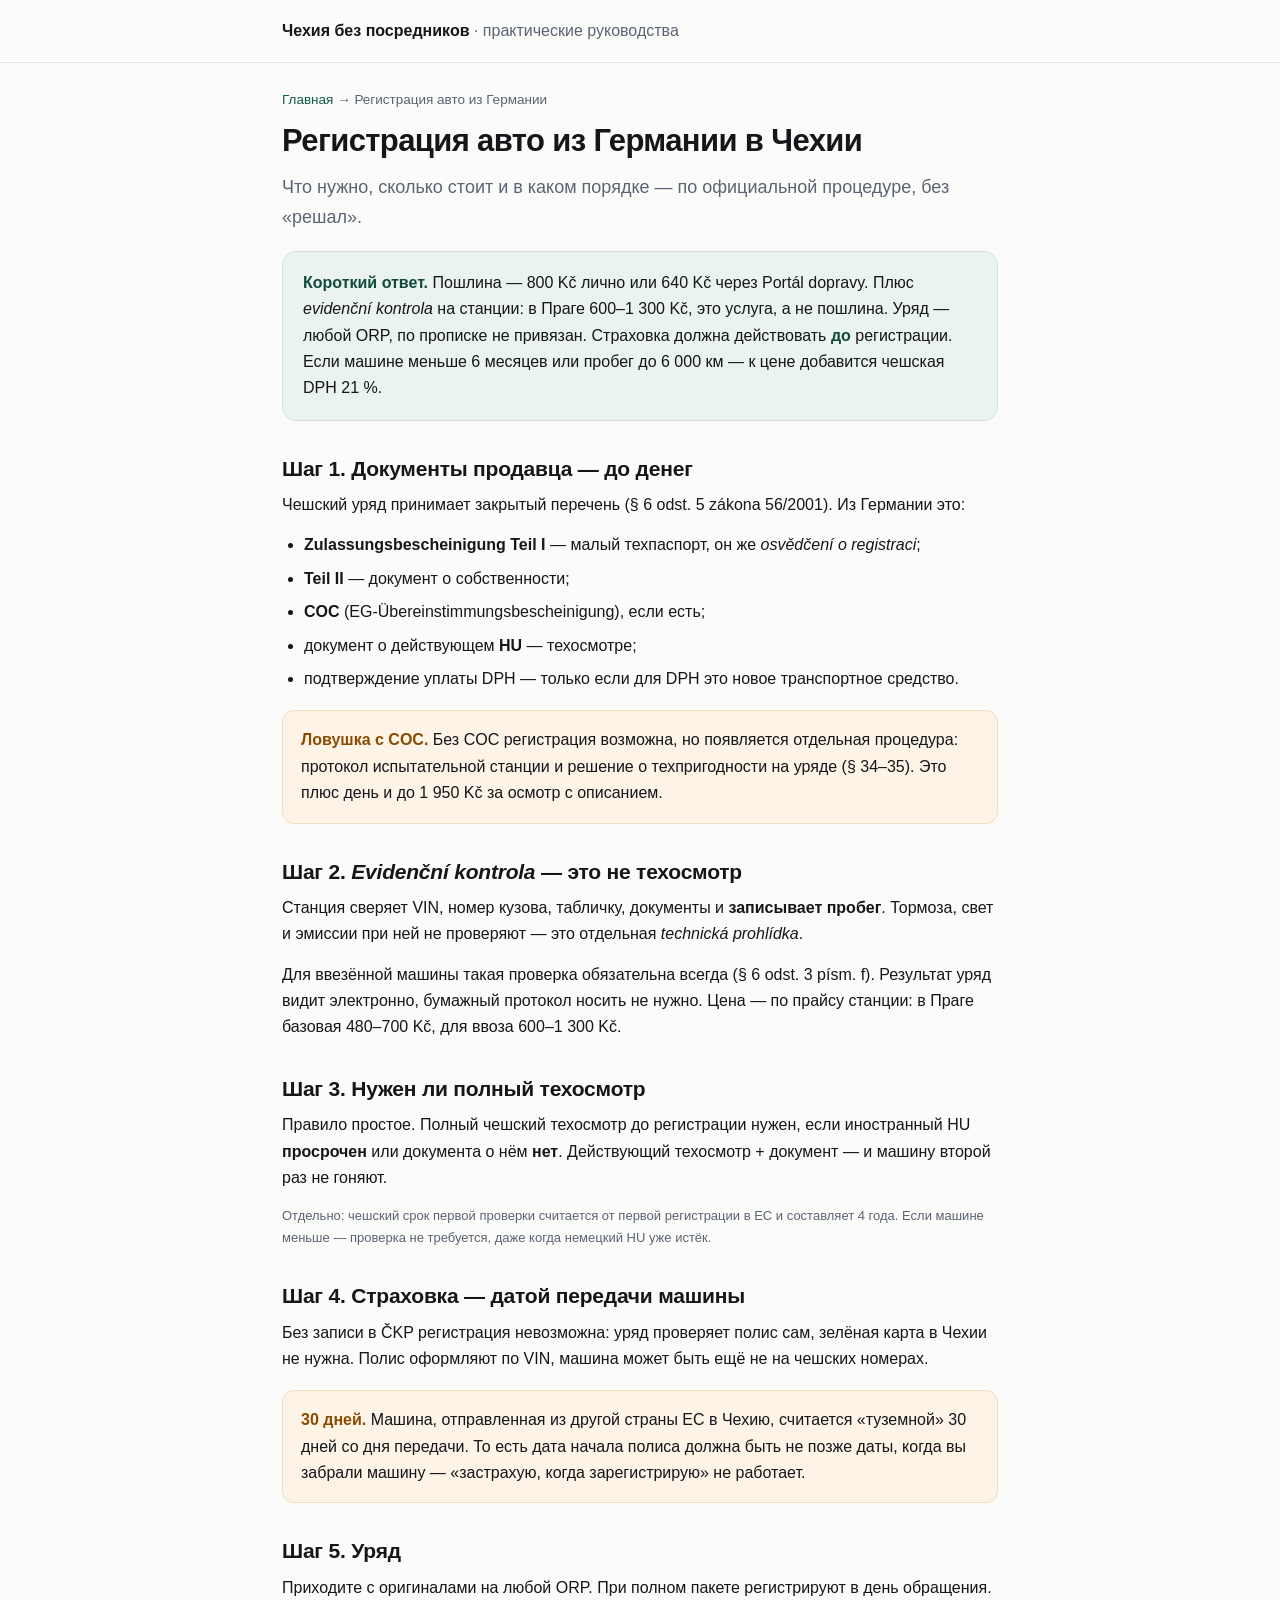
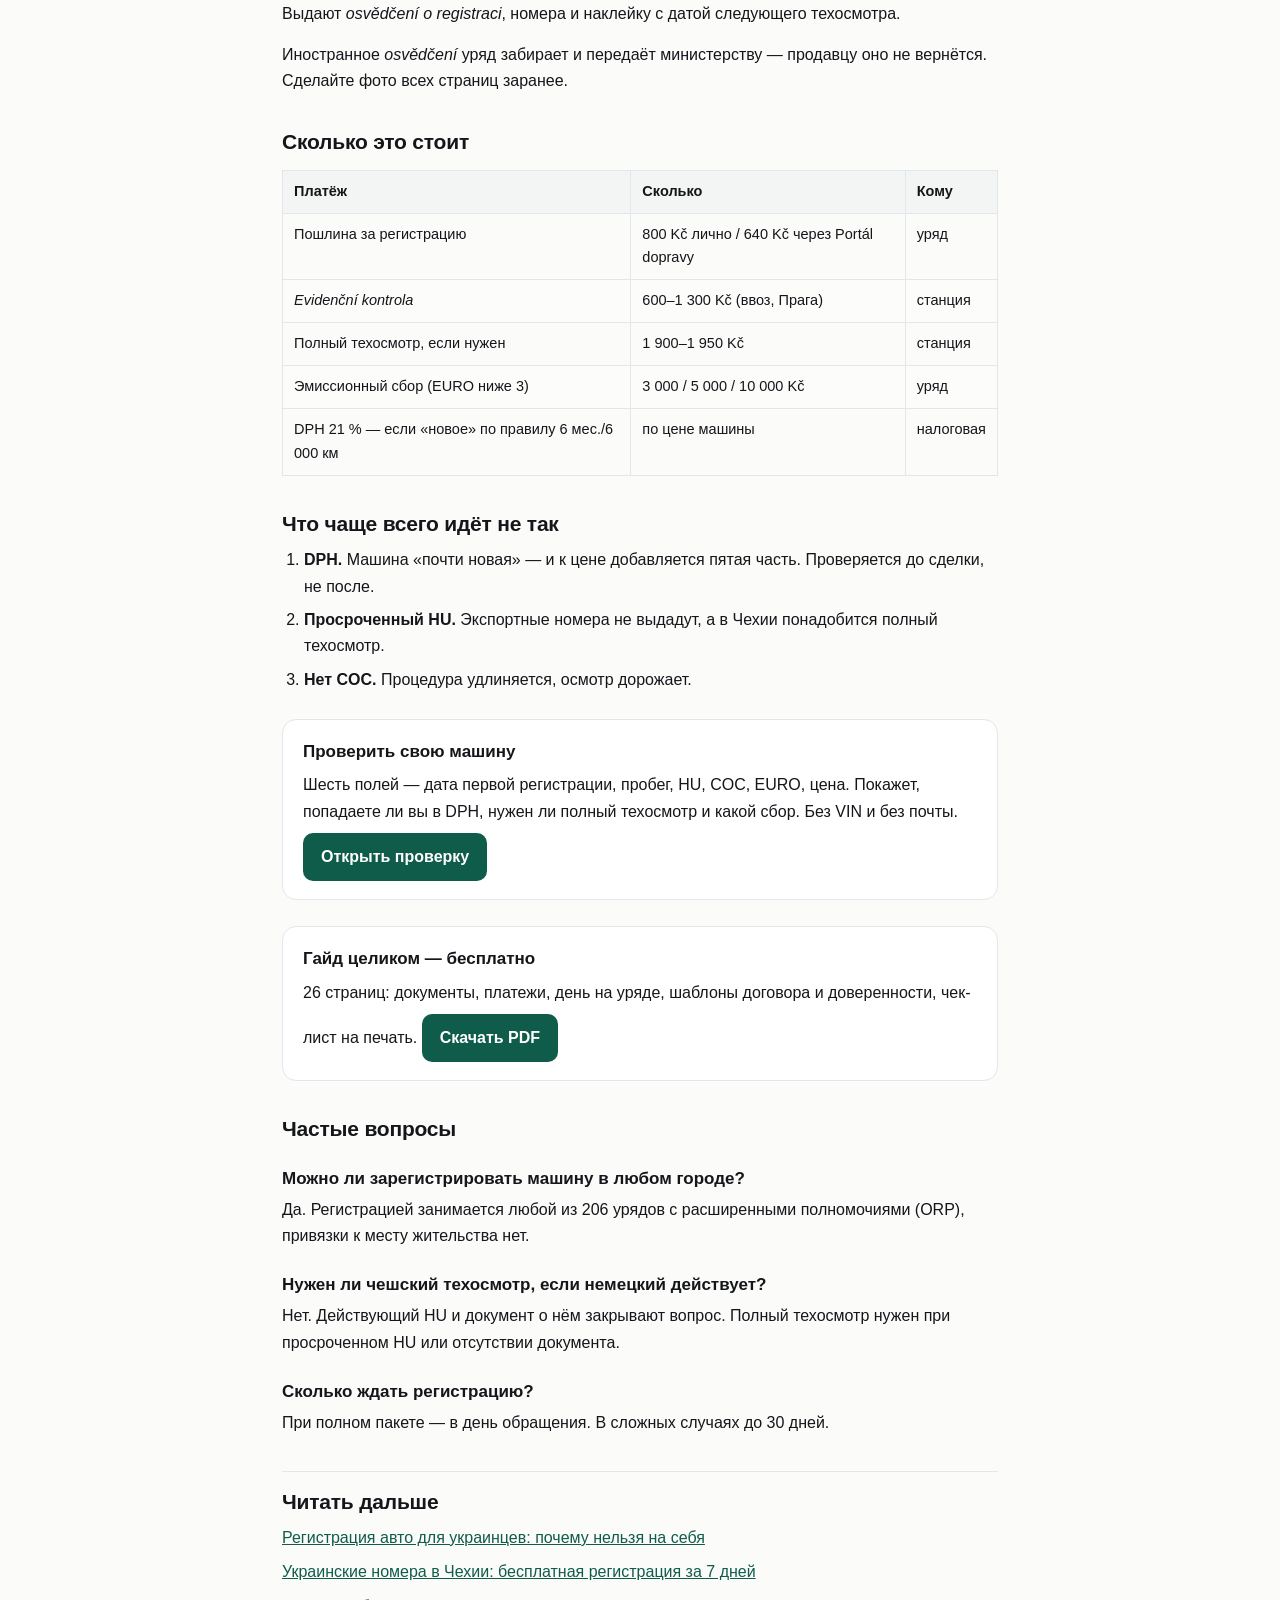
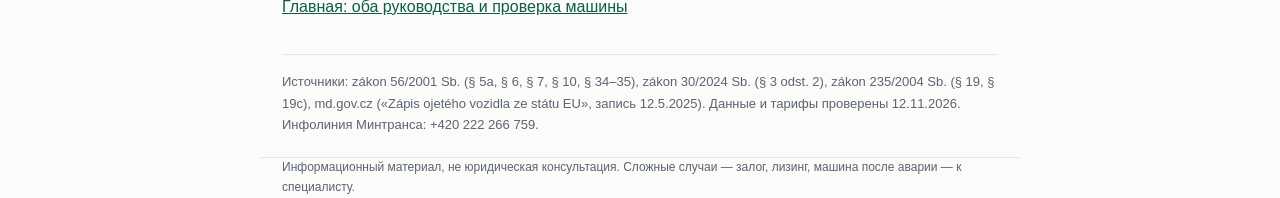
==== registrace-avto-iz-germanii.html @ 82ea12ff "Три страницы под поисковые запросы: ввоз из Германии, украинцы, украинские номера Чаты и YouTube-ком" ====
<!DOCTYPE html>
<html lang="ru">
<head>
<meta charset="utf-8">
<meta name="viewport" content="width=device-width, initial-scale=1">
<title>Регистрация авто из Германии в Чехии: 800 Kč, пошагово</title>
<meta name="description" content="Пошагово: документы, evidenční kontrola 600–1300 Kč, страховка до регистрации, любой ORP, пошлина 800 или 640 Kč. Проверено по законам ЧР 12.11.2026.">
<link rel="canonical" href="https://yaroslav8292.github.io/auto-cz/registrace-avto-iz-germanii.html">
<link rel="stylesheet" href="article.css">
</head>
<body>
<header><div class="wrap"><a class="brand" href="index.html">Чехия без посредников</a> <span>· практические руководства</span></div></header>

<main class="wrap">
  <p class="crumbs"><a href="index.html">Главная</a> → Регистрация авто из Германии</p>
  <h1>Регистрация авто из Германии в Чехии</h1>

  <p class="lead">Что нужно, сколько стоит и в каком порядке — по официальной процедуре, без «решал».</p>

  <div class="answer">
    <b>Короткий ответ.</b> Пошлина — 800 Kč лично или 640 Kč через Portál dopravy. Плюс <i>evidenční kontrola</i> на станции: в Праге 600–1 300 Kč, это услуга, а не пошлина. Уряд — любой ORP, по прописке не привязан. Страховка должна действовать <b>до</b> регистрации. Если машине меньше 6 месяцев или пробег до 6 000 км — к цене добавится чешская DPH 21 %.
  </div>

  <h2>Шаг 1. Документы продавца — до денег</h2>
  <p>Чешский уряд принимает закрытый перечень (§ 6 odst. 5 zákona 56/2001). Из Германии это:</p>
  <ul>
    <li><b>Zulassungsbescheinigung Teil I</b> — малый техпаспорт, он же <i>osvědčení o registraci</i>;</li>
    <li><b>Teil II</b> — документ о собственности;</li>
    <li><b>COC</b> (EG-Übereinstimmungsbescheinigung), если есть;</li>
    <li>документ о действующем <b>HU</b> — техосмотре;</li>
    <li>подтверждение уплаты DPH — только если для DPH это новое транспортное средство.</li>
  </ul>
  <div class="trap"><b>Ловушка с COC.</b> Без COC регистрация возможна, но появляется отдельная процедура: протокол испытательной станции и решение о техпригодности на уряде (§ 34–35). Это плюс день и до 1 950 Kč за осмотр с описанием.</div>

  <h2>Шаг 2. <i>Evidenční kontrola</i> — это не техосмотр</h2>
  <p>Станция сверяет VIN, номер кузова, табличку, документы и <b>записывает пробег</b>. Тормоза, свет и эмиссии при ней не проверяют — это отдельная <i>technická prohlídka</i>.</p>
  <p>Для ввезённой машины такая проверка обязательна всегда (§ 6 odst. 3 písm. f). Результат уряд видит электронно, бумажный протокол носить не нужно. Цена — по прайсу станции: в Праге базовая 480–700 Kč, для ввоза 600–1 300 Kč.</p>

  <h2>Шаг 3. Нужен ли полный техосмотр</h2>
  <p>Правило простое. Полный чешский техосмотр до регистрации нужен, если иностранный HU <b>просрочен</b> или документа о нём <b>нет</b>. Действующий техосмотр + документ — и машину второй раз не гоняют.</p>
  <p class="small">Отдельно: чешский срок первой проверки считается от первой регистрации в ЕС и составляет 4 года. Если машине меньше — проверка не требуется, даже когда немецкий HU уже истёк.</p>

  <h2>Шаг 4. Страховка — датой передачи машины</h2>
  <p>Без записи в ČKP регистрация невозможна: уряд проверяет полис сам, зелёная карта в Чехии не нужна. Полис оформляют по VIN, машина может быть ещё не на чешских номерах.</p>
  <div class="trap"><b>30 дней.</b> Машина, отправленная из другой страны ЕС в Чехию, считается «туземной» 30 дней со дня передачи. То есть дата начала полиса должна быть не позже даты, когда вы забрали машину — «застрахую, когда зарегистрирую» не работает.</div>

  <h2>Шаг 5. Уряд</h2>
  <p>Приходите с оригиналами на любой ORP. При полном пакете регистрируют в день обращения. Выдают <i>osvědčení o registraci</i>, номера и наклейку с датой следующего техосмотра.</p>
  <p>Иностранное <i>osvědčení</i> уряд забирает и передаёт министерству — продавцу оно не вернётся. Сделайте фото всех страниц заранее.</p>

  <h2>Сколько это стоит</h2>
  <table>
    <thead><tr><th>Платёж</th><th>Сколько</th><th>Кому</th></tr></thead>
    <tbody>
      <tr><td>Пошлина за регистрацию</td><td>800 Kč лично / 640 Kč через Portál dopravy</td><td>уряд</td></tr>
      <tr><td><i>Evidenční kontrola</i></td><td>600–1 300 Kč (ввоз, Прага)</td><td>станция</td></tr>
      <tr><td>Полный техосмотр, если нужен</td><td>1 900–1 950 Kč</td><td>станция</td></tr>
      <tr><td>Эмиссионный сбор (EURO ниже 3)</td><td>3 000 / 5 000 / 10 000 Kč</td><td>уряд</td></tr>
      <tr><td>DPH 21 % — если «новое» по правилу 6 мес./6 000 км</td><td>по цене машины</td><td>налоговая</td></tr>
    </tbody>
  </table>

  <h2>Что чаще всего идёт не так</h2>
  <ol>
    <li><b>DPH.</b> Машина «почти новая» — и к цене добавляется пятая часть. Проверяется до сделки, не после.</li>
    <li><b>Просроченный HU.</b> Экспортные номера не выдадут, а в Чехии понадобится полный техосмотр.</li>
    <li><b>Нет COC.</b> Процедура удлиняется, осмотр дорожает.</li>
  </ol>

  <div class="cta">
    <b>Проверить свою машину</b>
    Шесть полей — дата первой регистрации, пробег, HU, COC, EURO, цена. Покажет, попадаете ли вы в DPH, нужен ли полный техосмотр и какой сбор. Без VIN и без почты.
    <a class="btn" href="index.html#check">Открыть проверку</a>
  </div>

  <div class="cta">
    <b>Гайд целиком — бесплатно</b>
    26 страниц: документы, платежи, день на уряде, шаблоны договора и доверенности, чек-лист на печать.
    <a class="btn" href="index.html#f">Скачать PDF</a>
  </div>

  <div class="faq">
    <h2>Частые вопросы</h2>
    <h3>Можно ли зарегистрировать машину в любом городе?</h3>
    <p>Да. Регистрацией занимается любой из 206 урядов с расширенными полномочиями (ORP), привязки к месту жительства нет.</p>
    <h3>Нужен ли чешский техосмотр, если немецкий действует?</h3>
    <p>Нет. Действующий HU и документ о нём закрывают вопрос. Полный техосмотр нужен при просроченном HU или отсутствии документа.</p>
    <h3>Сколько ждать регистрацию?</h3>
    <p>При полном пакете — в день обращения. В сложных случаях до 30 дней.</p>
  </div>

  <div class="more">
    <h2>Читать дальше</h2>
    <ul>
      <li><a href="registrace-avto-dlya-ukraincev.html">Регистрация авто для украинцев: почему нельзя на себя</a></li>
      <li><a href="ukrainskie-nomera-v-chehii.html">Украинские номера в Чехии: бесплатная регистрация за 7 дней</a></li>
      <li><a href="index.html">Главная: оба руководства и проверка машины</a></li>
    </ul>
  </div>

  <p class="src">Источники: zákon 56/2001 Sb. (§ 5a, § 6, § 7, § 10, § 34–35), zákon 30/2024 Sb. (§ 3 odst. 2), zákon 235/2004 Sb. (§ 19, § 19c), md.gov.cz («Zápis ojetého vozidla ze státu EU», запись 12.5.2025). Данные и тарифы проверены 12.11.2026. Инфолиния Минтранса: +420 222 266 759.</p>
</main>

<footer class="wrap">Информационный материал, не юридическая консультация. Сложные случаи — залог, лизинг, машина после аварии — к специалисту.</footer>

<script type="application/ld+json">
{"@context":"https://schema.org","@type":"FAQPage","mainEntity":[
{"@type":"Question","name":"Можно ли зарегистрировать машину из Германии в любом городе Чехии?","acceptedAnswer":{"@type":"Answer","text":"Да. Регистрацией занимается любой из 206 урядов с расширенными полномочиями (ORP), привязки к месту жительства нет."}},
{"@type":"Question","name":"Нужен ли чешский техосмотр, если немецкий HU действует?","acceptedAnswer":{"@type":"Answer","text":"Нет. Действующий HU и документ о нём закрывают вопрос. Полный техосмотр нужен при просроченном HU или отсутствии документа о нём."}},
{"@type":"Question","name":"Сколько стоит регистрация авто из Германии в Чехии?","acceptedAnswer":{"@type":"Answer","text":"Пошлина 800 Kč лично или 640 Kč через Portál dopravy, плюс evidenční kontrola 600–1 300 Kč и, при необходимости, полный техосмотр 1 900–1 950 Kč."}}
]}
</script>
</body>
</html>
---- article.css ----
:root{
  --ink:#14161a; --muted:#5b6472; --line:#e3e6ea; --bg:#fbfbfa;
  --accent:#0f5c4a; --accent-soft:#eaf3f0; --warn:#8a4b00; --warn-soft:#fdf3e6;
}
*{box-sizing:border-box}
body{margin:0;background:var(--bg);color:var(--ink);
  font:16px/1.65 -apple-system,BlinkMacSystemFont,"Segoe UI",Roboto,"Helvetica Neue",Arial,sans-serif;
  -webkit-font-smoothing:antialiased}
.wrap{max-width:760px;margin:0 auto;padding:0 22px}
header{border-bottom:1px solid var(--line);padding:18px 0}
.brand{font-weight:650;color:var(--ink);text-decoration:none}
header .wrap span{color:var(--muted);font-weight:400}
.crumbs{font-size:13.5px;color:var(--muted);margin:26px 0 0}
.crumbs a{color:var(--accent);text-decoration:none}
h1{font-size:31px;line-height:1.22;letter-spacing:-.02em;margin:10px 0 14px;font-weight:700}
h2{font-size:21px;line-height:1.3;margin:34px 0 10px;letter-spacing:-.01em}
h3{font-size:17px;margin:22px 0 8px}
p{margin:0 0 14px}
ul,ol{padding-left:22px;margin:0 0 16px}
li{margin-bottom:7px}
a{color:var(--accent)}
.lead{font-size:18px;color:var(--muted);margin-bottom:18px}
.answer{background:var(--accent-soft);border:1px solid #cfe3dc;border-radius:14px;padding:18px 20px;margin:0 0 22px}
.answer b{color:#124a3c}
.trap{background:var(--warn-soft);border:1px solid #f0dcc0;border-radius:12px;padding:16px 18px;margin:18px 0}
.trap b{color:var(--warn)}
table{width:100%;border-collapse:collapse;margin:14px 0 20px;font-size:14.5px}
th,td{border:1px solid var(--line);padding:9px 11px;text-align:left;vertical-align:top}
th{background:#f3f5f4;font-weight:650}
tbody tr:nth-child(even){background:#fcfcfb}
.small{font-size:13px;color:var(--muted)}
.cta{background:#fff;border:1px solid var(--line);border-radius:14px;padding:18px 20px;margin:26px 0}
.cta b{display:block;font-size:17px;margin-bottom:6px}
.cta a.btn{display:inline-block;margin-top:8px;background:var(--accent);color:#fff;text-decoration:none;font-weight:600;padding:11px 18px;border-radius:10px}
.cta a.btn:hover{background:#0c4a3c}
.more{border-top:1px solid var(--line);margin-top:34px;padding-top:16px}
.more h2{margin-top:0}
.more ul{list-style:none;padding:0}
.more li{margin-bottom:8px}
.src{font-size:13px;color:var(--muted);border-top:1px solid var(--line);margin-top:34px;padding:16px 0 8px}
footer{font-size:12px;color:var(--muted);padding:20px 0 44px;border-top:1px solid var(--line);margin-top:26px}
.faq h3{margin-bottom:4px}
@media (max-width:640px){
  header .wrap span{display:none}
  h1{font-size:25px} h2{font-size:19px}
  table{font-size:13.5px} th,td{padding:7px 8px}
}
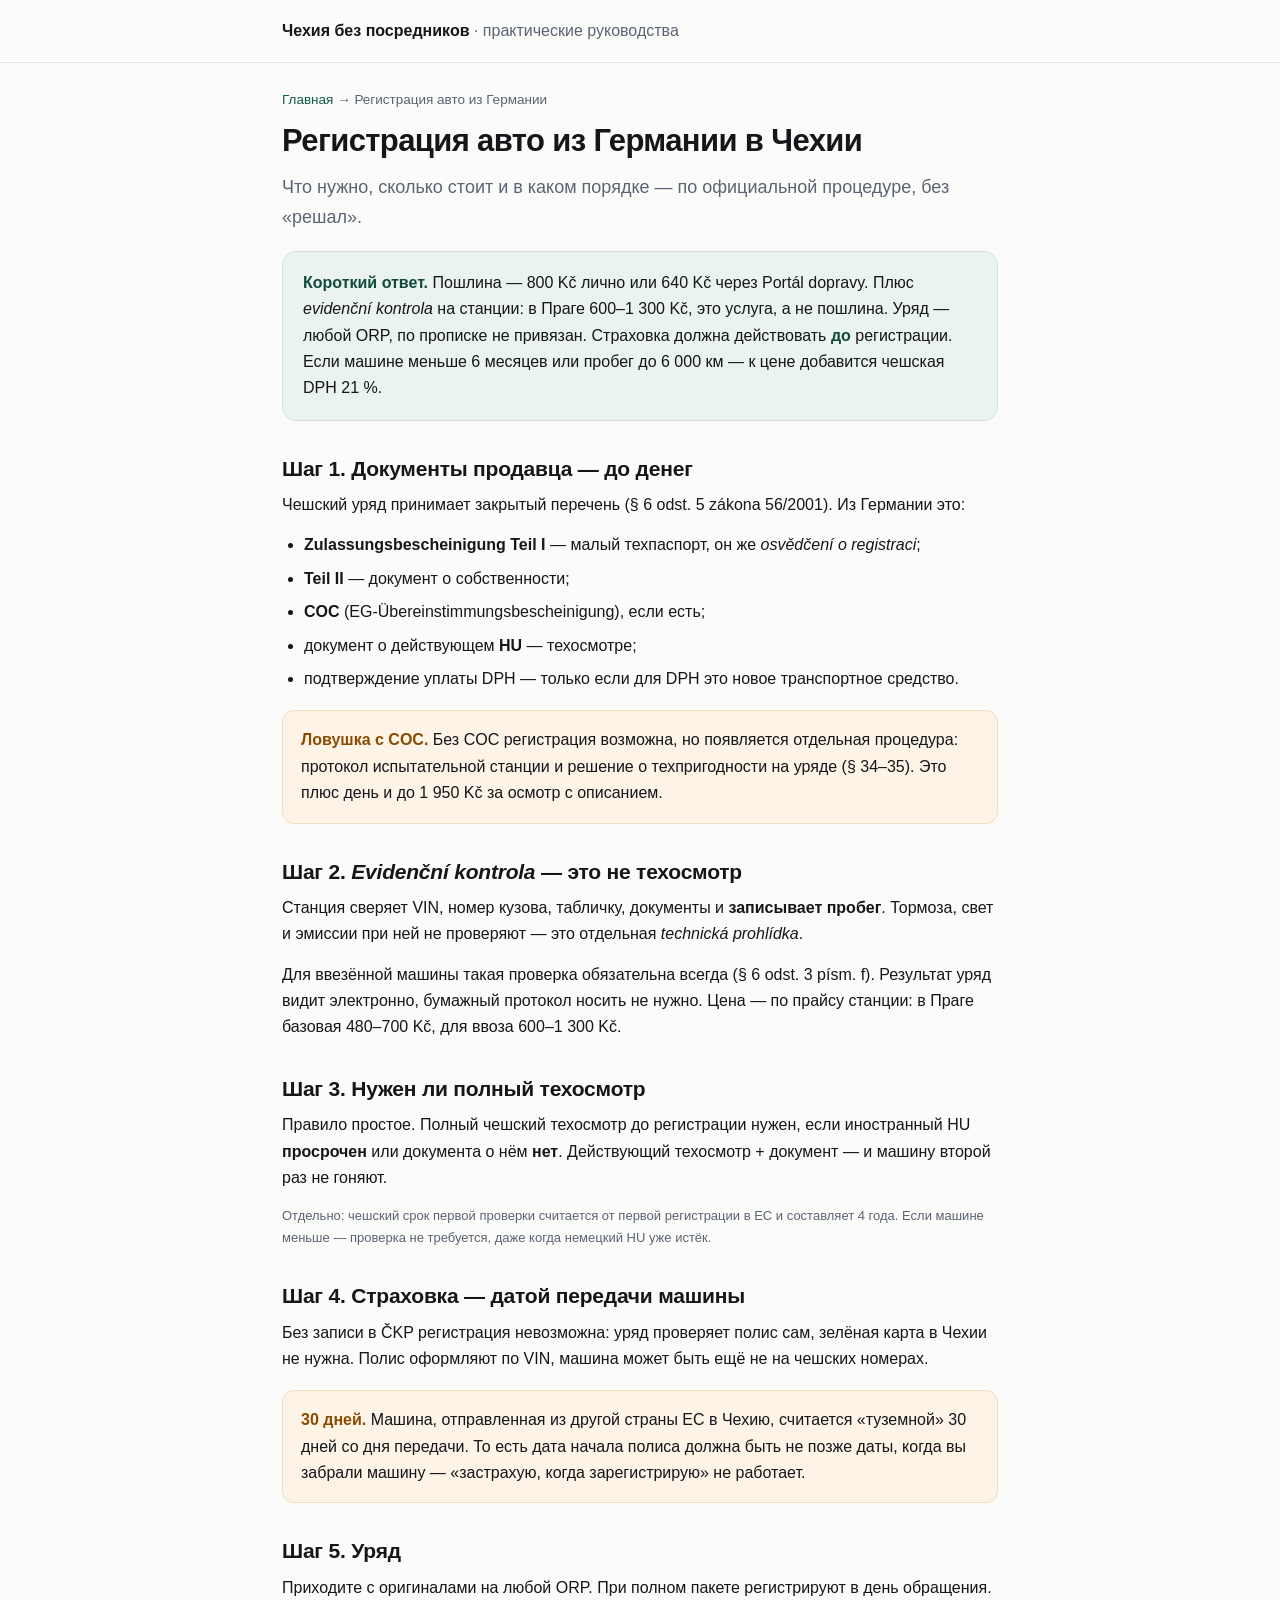
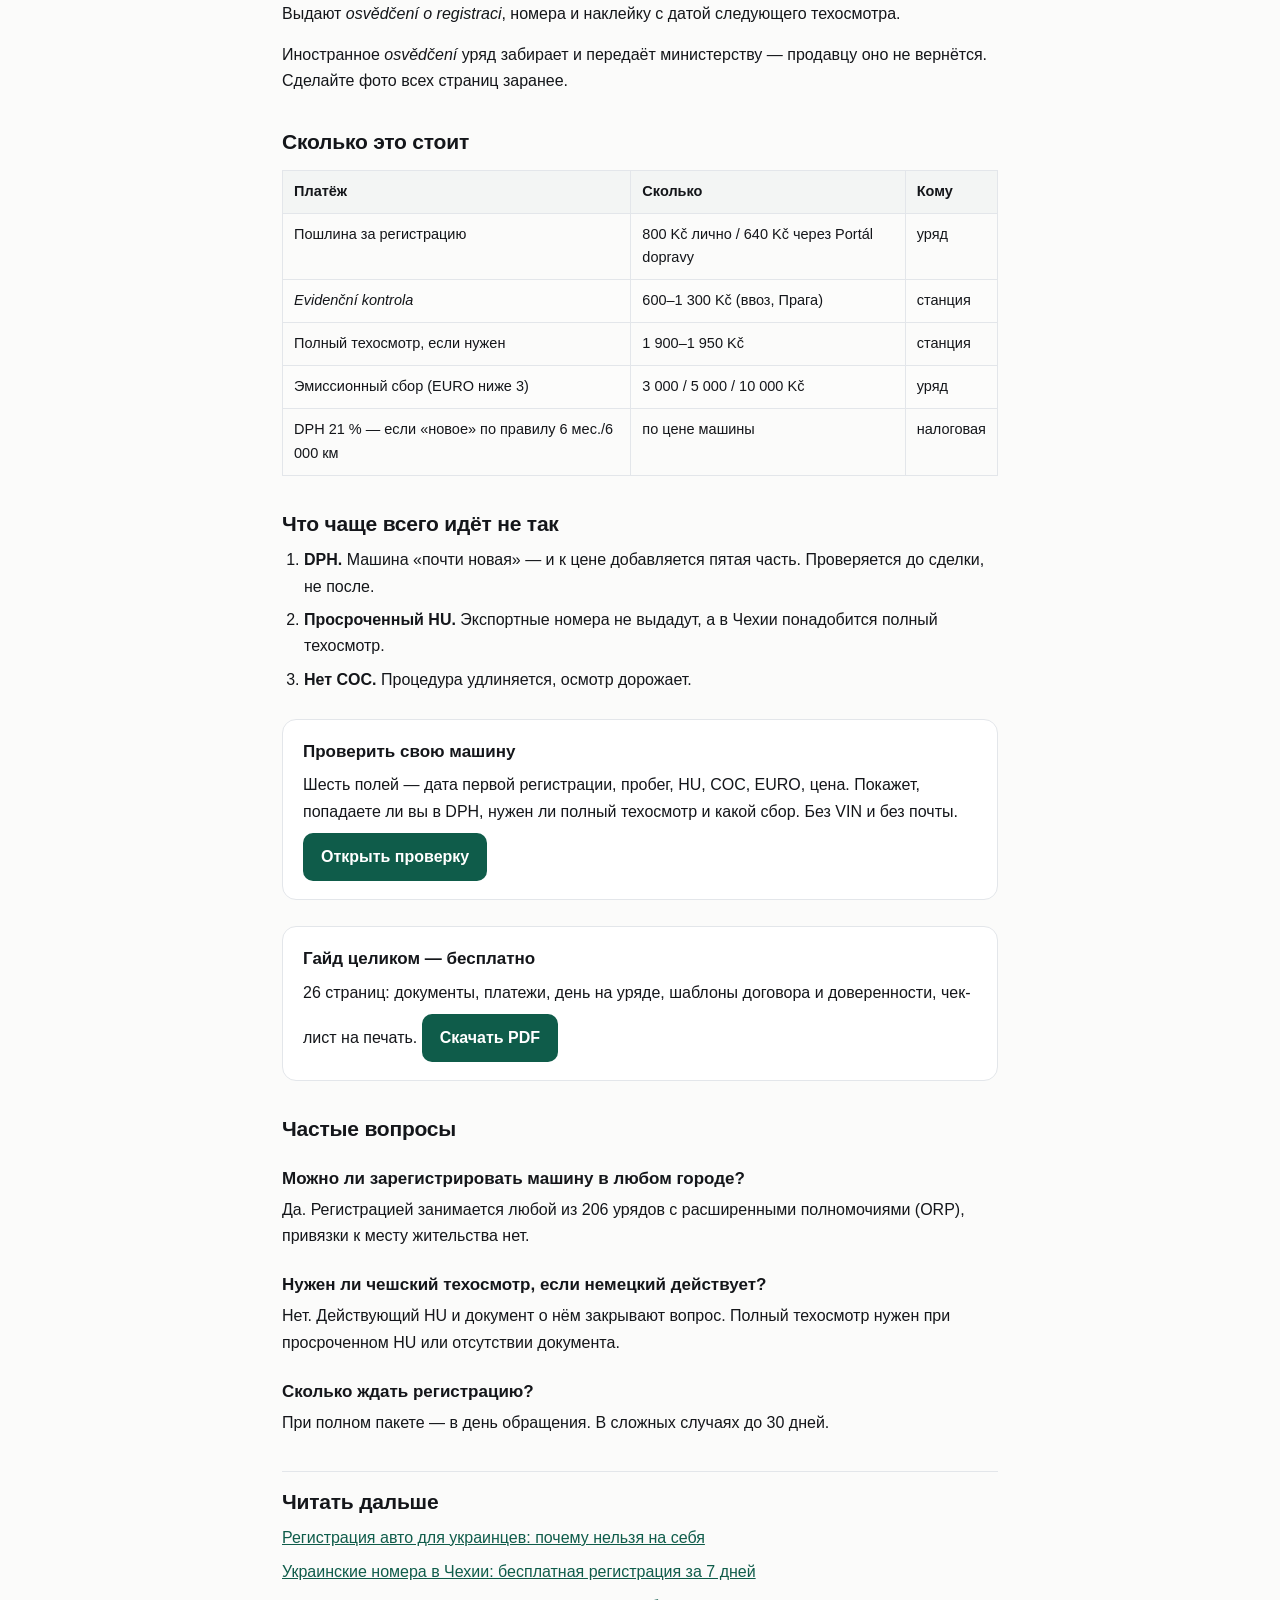
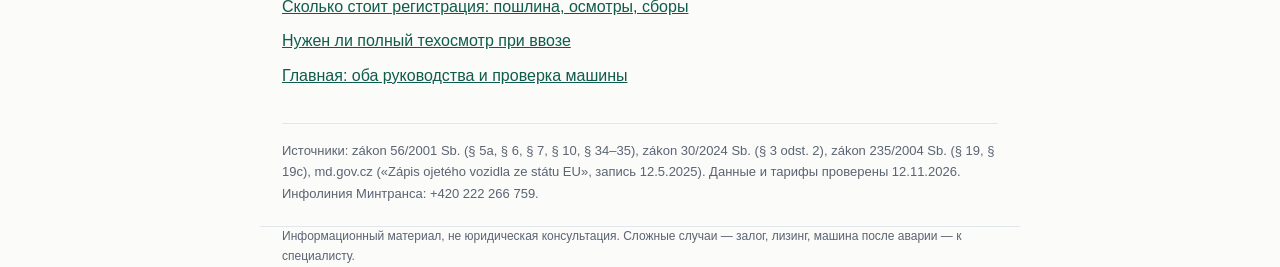
==== commit ef8a4ade: "Ещё три страницы: стоимость, техосмотр, чешская версия про ввоз Закрывают остальные запросы из автоп" ====
--- a/registrace-avto-iz-germanii.html
+++ b/registrace-avto-iz-germanii.html
@@ -94,6 +94,8 @@
     <ul>
       <li><a href="registrace-avto-dlya-ukraincev.html">Регистрация авто для украинцев: почему нельзя на себя</a></li>
       <li><a href="ukrainskie-nomera-v-chehii.html">Украинские номера в Чехии: бесплатная регистрация за 7 дней</a></li>
+      <li><a href="skolko-stoit-registrace-avto-v-chehii.html">Сколько стоит регистрация: пошлина, осмотры, сборы</a></li>
+      <li><a href="tehosmotr-pri-vvoze-avto-v-chehii.html">Нужен ли полный техосмотр при ввозе</a></li>
       <li><a href="index.html">Главная: оба руководства и проверка машины</a></li>
     </ul>
   </div>
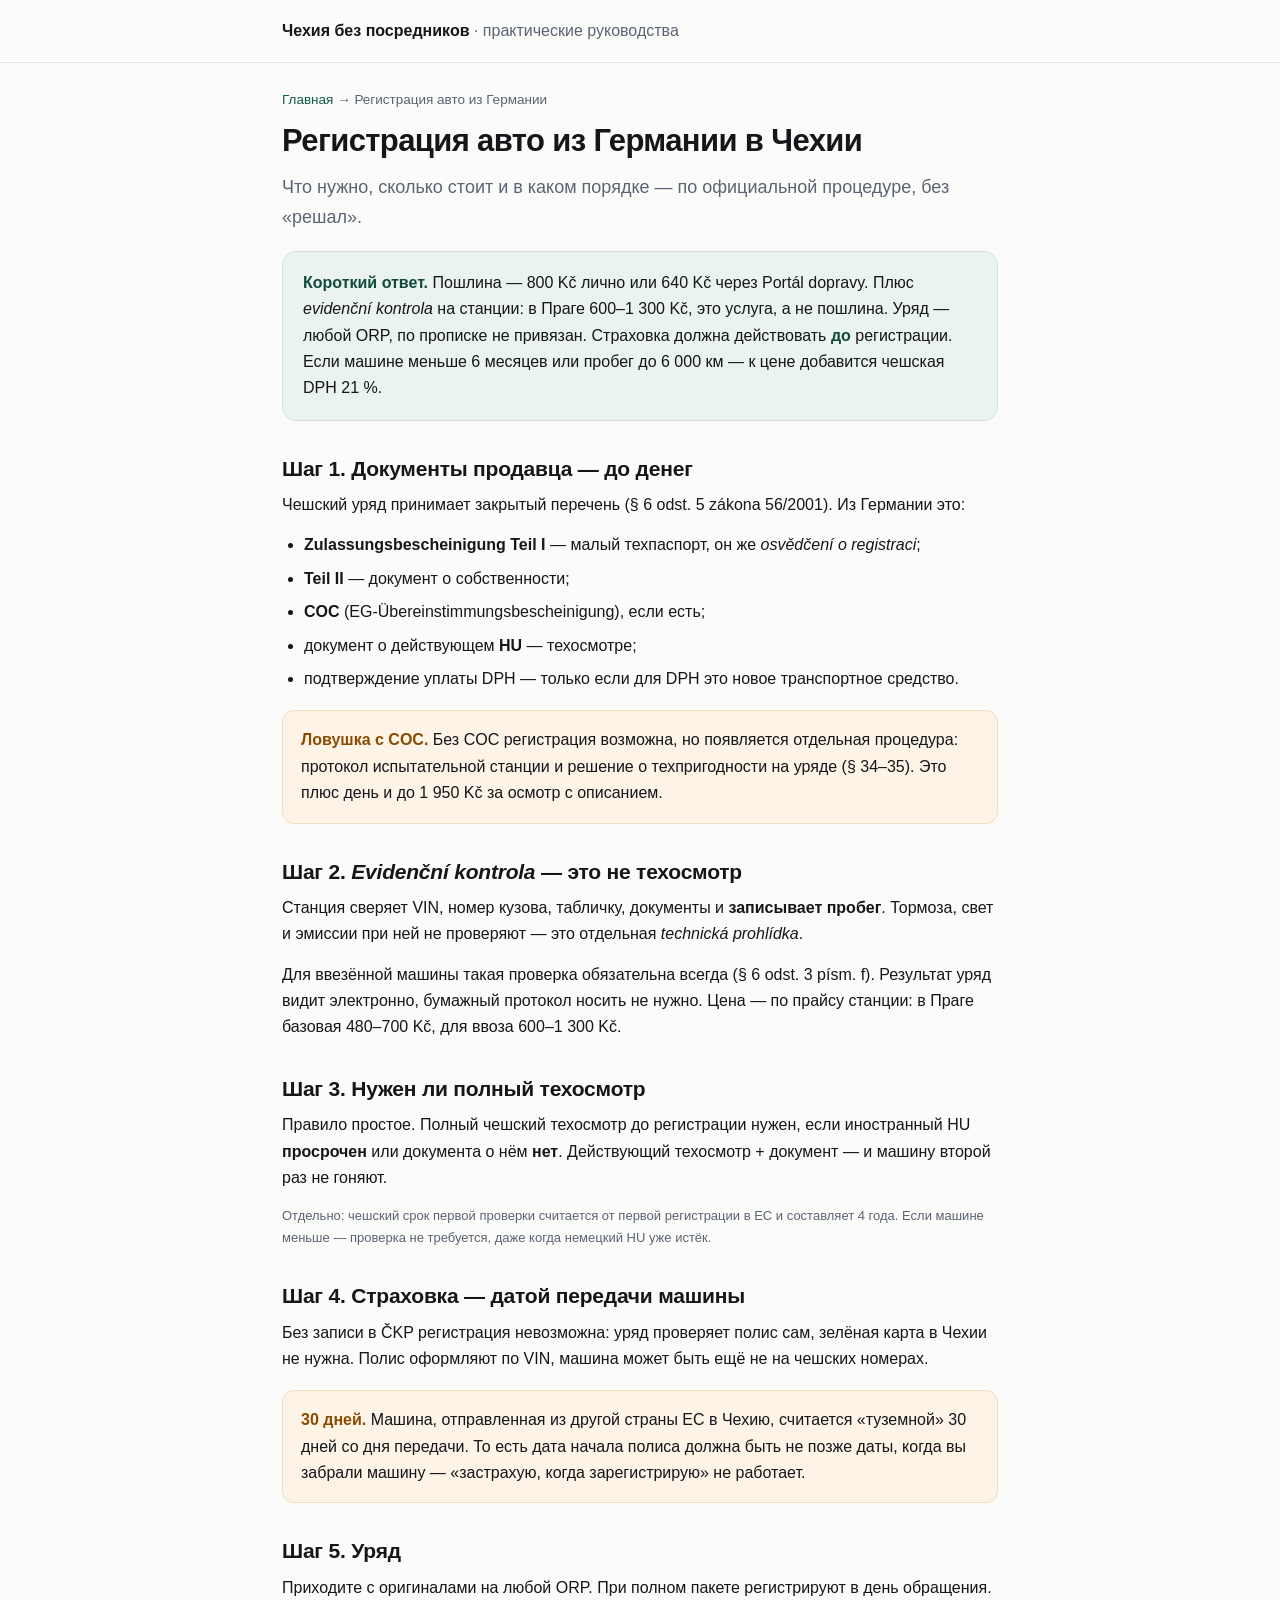
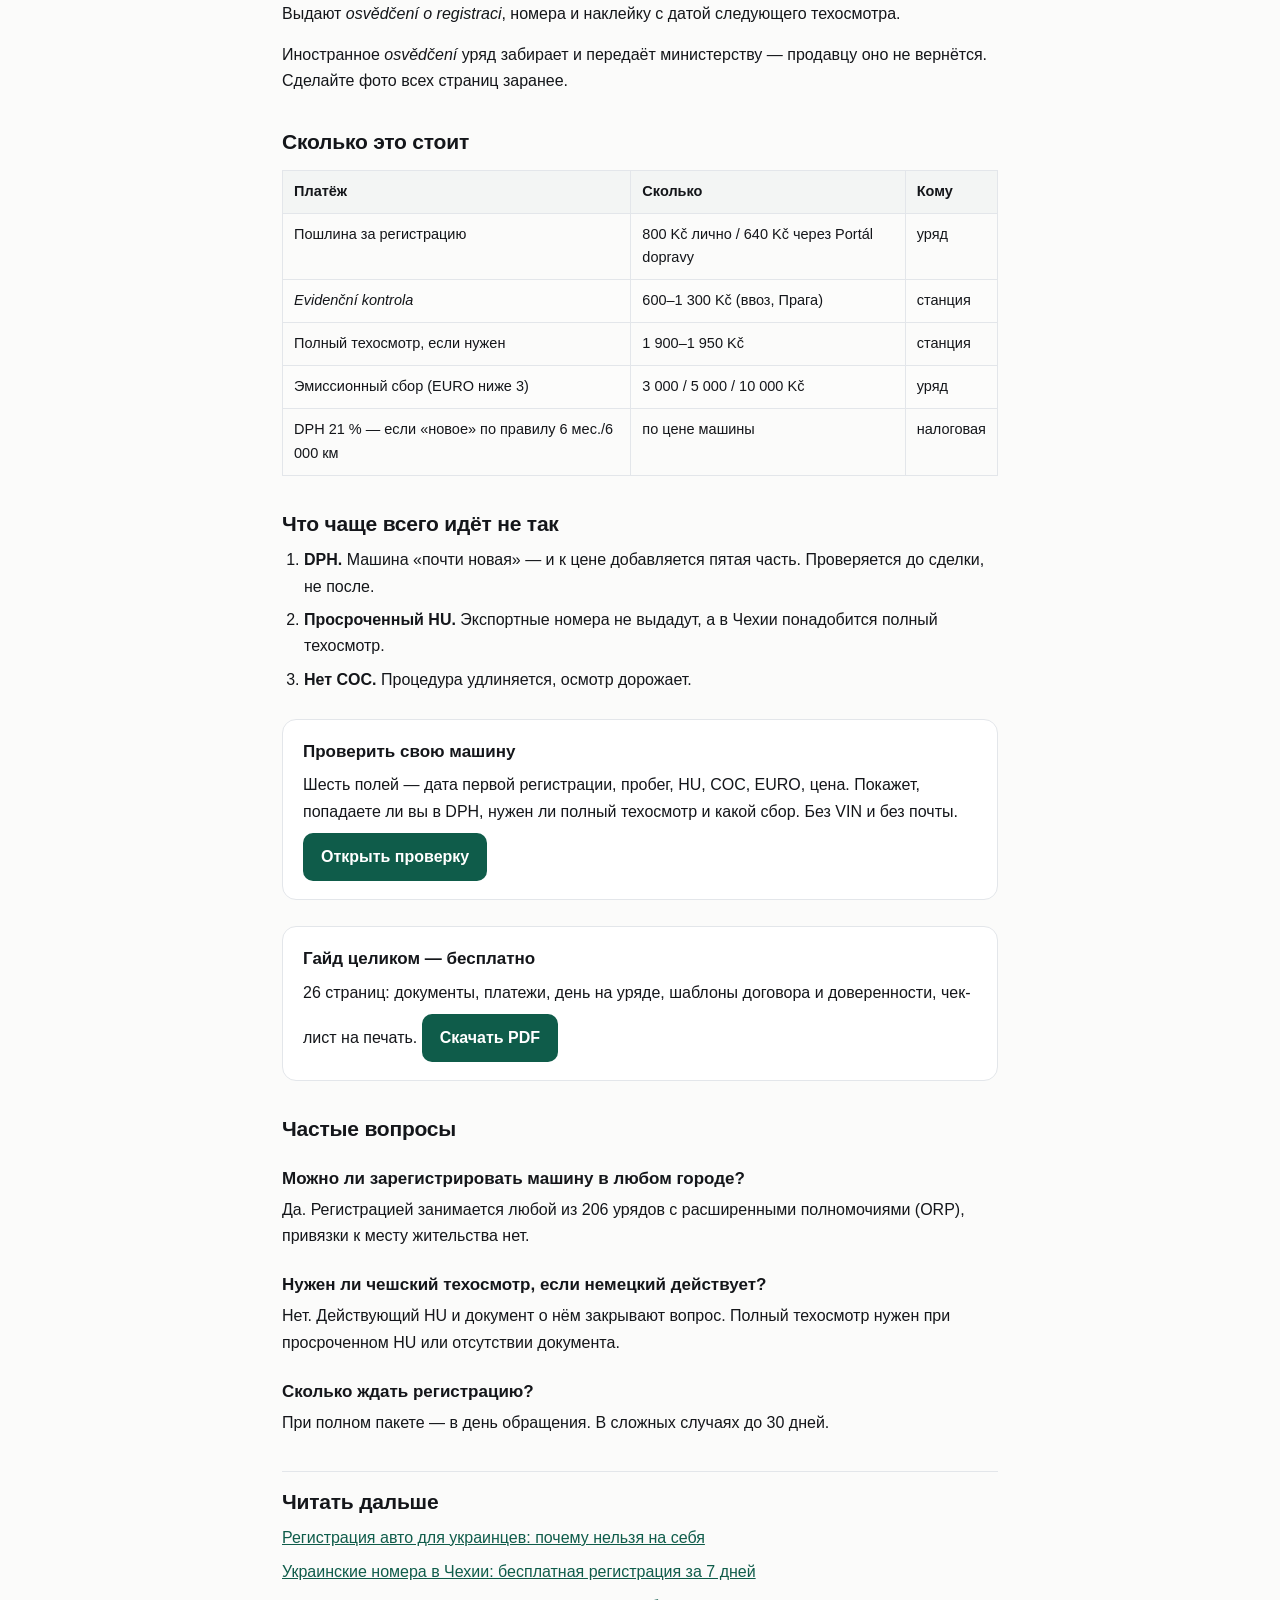
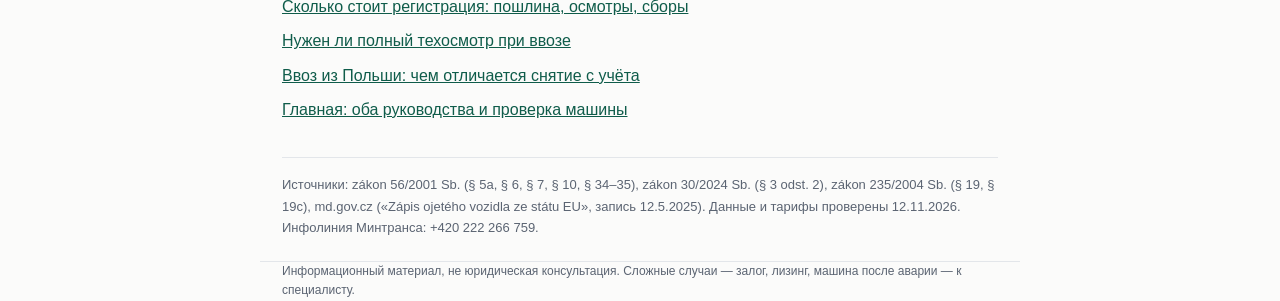
==== commit e3b5cb7d: "Страница про ввоз из Польши: польская сторона проверена по gov.pl Чешские шаги те же, что из Германи" ====
--- a/registrace-avto-iz-germanii.html
+++ b/registrace-avto-iz-germanii.html
@@ -96,6 +96,7 @@
       <li><a href="ukrainskie-nomera-v-chehii.html">Украинские номера в Чехии: бесплатная регистрация за 7 дней</a></li>
       <li><a href="skolko-stoit-registrace-avto-v-chehii.html">Сколько стоит регистрация: пошлина, осмотры, сборы</a></li>
       <li><a href="tehosmotr-pri-vvoze-avto-v-chehii.html">Нужен ли полный техосмотр при ввозе</a></li>
+      <li><a href="registrace-avto-iz-polshi.html">Ввоз из Польши: чем отличается снятие с учёта</a></li>
       <li><a href="index.html">Главная: оба руководства и проверка машины</a></li>
     </ul>
   </div>
